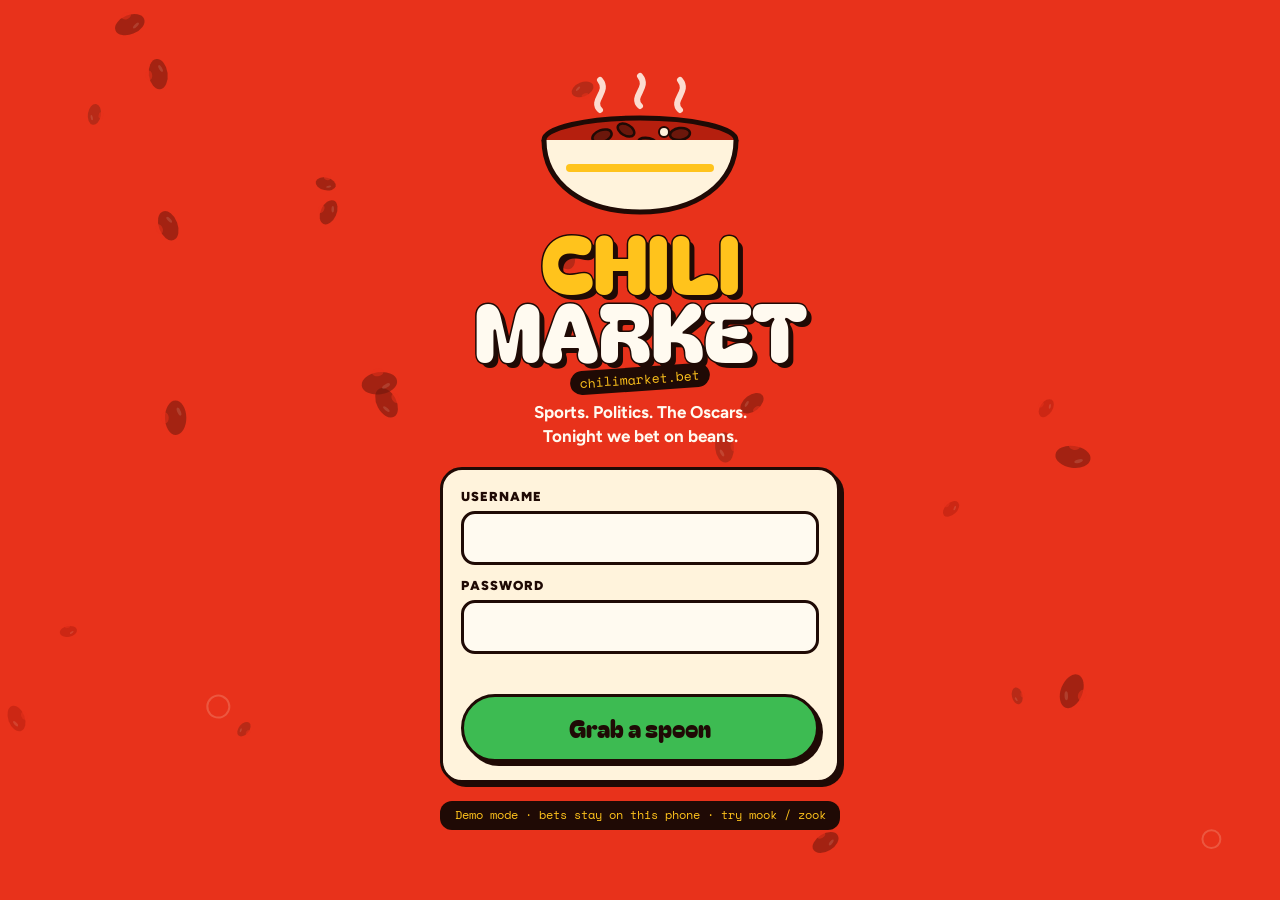
==== index.html @ c5d41678 "Chili Market" ====
<!doctype html>
<html lang="en">
<head>
<meta charset="utf-8">
<meta name="viewport" content="width=device-width, initial-scale=1, viewport-fit=cover">
<meta name="theme-color" content="#e8321b">
<meta name="apple-mobile-web-app-capable" content="yes">
<meta name="apple-mobile-web-app-status-bar-style" content="black-translucent">
<title>Chili Market</title>
<meta name="description" content="The official sportsbook of the Chili Cook Off. Tonight we bet on beans.">
<link rel="icon" href="data:image/svg+xml,%3Csvg xmlns='http://www.w3.org/2000/svg' viewBox='0 0 24 24'%3E%3Cpath d='M14.2 5.2c2.6-.6 4.6 1.4 4.2 4.1-.8 5.6-6.8 11.6-14.6 12.4-1 .1-1.4-1-.6-1.6 4.6-3.4 6.8-7.8 7.4-11.2.3-1.9 1.6-3.3 3.6-3.7z' fill='%23e8321b' stroke='%231f0a05' stroke-width='1.6'/%3E%3Cpath d='M13 6.5c1.3-1.4 3.6-1.5 4.6-.3' fill='none' stroke='%233dbb52' stroke-width='2.2' stroke-linecap='round'/%3E%3C/svg%3E">
<link rel="preconnect" href="https://fonts.googleapis.com">
<link rel="preconnect" href="https://fonts.gstatic.com" crossorigin>
<link rel="stylesheet" href="https://fonts.googleapis.com/css2?family=Bagel+Fat+One&family=Figtree:wght@500;700;800;900&family=Space+Mono:wght@700&display=swap">
<link rel="stylesheet" href="css/styles.css">
</head>
<body>
<svg width="0" height="0" style="position:absolute" aria-hidden="true">
  <symbol id="pepper" viewBox="0 0 24 24">
    <path d="M15.5 3.5c1.2-1 2.4-1.3 3.4-1" fill="none" stroke="#3dbb52" stroke-width="2.4" stroke-linecap="round"/>
    <path d="M14.2 5.2c2.6-.6 4.6 1.4 4.2 4.1-.8 5.6-6.8 11.6-14.6 12.4-1 .1-1.4-1-.6-1.6 4.6-3.4 6.8-7.8 7.4-11.2.3-1.9 1.6-3.3 3.6-3.7z" fill="#e8321b" stroke="#1f0a05" stroke-width="1.6"/>
    <path d="M13 6.5c1.3-1.4 3.6-1.5 4.6-.3" fill="none" stroke="#3dbb52" stroke-width="2.2" stroke-linecap="round"/>
  </symbol>
</svg>
<canvas id="pot" aria-hidden="true"></canvas>

<!-- LOGIN -->
<main id="loginView" class="wrap login">
  <form class="login-card" id="loginForm" autocomplete="off">
    <div class="hero">
      <svg class="bowl" viewBox="0 0 220 150" aria-hidden="true">
        <g class="steam"><path d="M70 40c-10-10 10-18 0-30"/><path d="M110 36c-10-10 10-18 0-30"/><path d="M150 40c-10-10 10-18 0-30"/></g>
        <ellipse cx="110" cy="70" rx="96" ry="22" fill="#b51f0e" stroke="#1f0a05" stroke-width="5"/>
        <g fill="#6b170b" stroke="#1f0a05" stroke-width="2.5">
          <ellipse cx="72" cy="66" rx="10" ry="6" transform="rotate(-20 72 66)"/><ellipse cx="118" cy="74" rx="10" ry="6" transform="rotate(15 118 74)"/>
          <ellipse cx="150" cy="64" rx="10" ry="6" transform="rotate(-8 150 64)"/><ellipse cx="96" cy="60" rx="9" ry="5.5" transform="rotate(30 96 60)"/>
        </g>
        <circle cx="134" cy="62" r="5" fill="#fff3dc" stroke="#1f0a05" stroke-width="2"/>
        <path d="M128 76c6-4 14-4 18 0" stroke="#3dbb52" stroke-width="5" stroke-linecap="round" fill="none"/>
        <path d="M14 70c0 44 40 72 96 72s96-28 96-72" fill="#fff3dc" stroke="#1f0a05" stroke-width="5"/>
        <path d="M40 98h140" stroke="#ffc31c" stroke-width="8" stroke-linecap="round"/>
      </svg>
      <h1><span class="wobble" data-word="CHILI"></span><br><span class="wobble row2" data-word="MARKET"></span></h1>
      <span class="tld">chilimarket.bet</span>
      <p>Sports. Politics. The Oscars. Tonight we bet on beans.</p>
    </div>
    <div class="panel">
      <div class="field"><label for="u">Username</label><input id="u" autocapitalize="none" autocorrect="off" autocomplete="username" spellcheck="false"></div>
      <div class="field"><label for="p">Password</label><input id="p" type="password" autocomplete="current-password"></div>
      <p class="err" id="err" role="alert"></p>
      <button class="btn-big" id="loginBtn" type="submit">Grab a spoon</button>
    </div>
    <div class="demo-flag" id="demoFlag" hidden>Demo mode · bets stay on this phone · try mook / zook</div>
  </form>
</main>

<!-- APP -->
<div id="appView" hidden>
  <div class="wrap" id="appWrap">
    <header class="top">
      <div class="top-row">
        <div class="logo">Chili<br>Market</div>
        <div class="bank" id="bankPill"><div class="coin">Z</div><div><small>Zook Bucks</small><b class="num" id="bank">0</b></div></div>
      </div>
      <div class="tabs" role="tablist">
        <button class="tab" role="tab" data-tab="menu" aria-selected="true">The Menu</button>
        <button class="tab" role="tab" data-tab="bowl" aria-selected="false">My Bowl<span class="count" id="betCount" hidden>0</span></button>
        <button class="tab" role="tab" data-tab="hot" aria-selected="false">Hot List</button>
      </div>
    </header>
    <section id="tab-menu"></section>
    <section id="tab-bowl" hidden></section>
    <section id="tab-hot" hidden></section>
    <div class="whoami"><span id="whoami"></span><button id="logout" type="button">Log out</button></div>
  </div>
  <div class="ladle" id="ladle" hidden>
    <div class="ladle-in">
      <svg class="steam" viewBox="0 0 120 44" aria-hidden="true"><g class="steam"><path d="M30 42c-8-8 8-14 0-24"/><path d="M60 42c-8-8 8-14 0-24"/><path d="M90 42c-8-8 8-14 0-24"/></g></svg>
      <div class="ladle-h"><b>Your Ladle</b><button id="clearSlip" type="button">Dump it</button></div>
      <div class="ladle-pick" id="slipPick"></div>
      <div class="stake">
        <input id="stake" inputmode="numeric" pattern="[0-9]*" enterkeyhint="done" placeholder="How many Zook Bucks?">
        <button class="spoon" data-add="50" type="button">+50</button>
        <button class="spoon" data-add="100" type="button">+100</button>
        <button class="spoon" data-add="all" type="button">ALL IN</button>
      </div>
      <div class="payout"><span>Could win</span><b id="toWin">0</b></div>
      <button class="btn-ladle" id="place" type="button" disabled>Ladle it in</button>
    </div>
  </div>
</div>
<div class="toast" id="toast" hidden></div>

<script src="js/config.js"></script>
<script src="js/demo-data.js"></script>
<script src="js/api.js"></script>
<script src="js/pot.js"></script>
<script src="js/app.js"></script>
</body>
</html>
---- css/styles.css ----
/* Chili Market
   Layout: a phone-width pot of chili. Sauce-red ground with beans bubbling up behind;
   every bet is a chunky cream "bowl" with ink outlines and hard offset shadows.
   Deliberately a single bright look (no dark mode). */
:root{
  --sauce:#e8321b; --sauce-deep:#b51f0e; --bean:#6b170b; --bean-lite:#8f2414;
  --cream:#fff3dc; --cream-2:#ffe6bd; --ink:#1f0a05;
  --cheese:#ffc31c; --jalapeno:#3dbb52; --sour:#fffaf0;
  --display:"Bagel Fat One", "Arial Black", Impact, sans-serif;
  --body:"Figtree", system-ui, -apple-system, "Segoe UI", sans-serif;
  --mono:"Space Mono", ui-monospace, Menlo, monospace;
  --pop:4px 4px 0 var(--ink);
  color-scheme:light;
}
*{box-sizing:border-box;-webkit-tap-highlight-color:transparent}
[hidden]{display:none!important}
html{-webkit-text-size-adjust:100%;padding-top:env(safe-area-inset-top,0px);padding-bottom:env(safe-area-inset-bottom,0px)}
body{margin:0;background:var(--sauce);color:var(--ink);font-family:var(--body);font-size:15px;line-height:1.4;min-height:100vh;min-height:100dvh;overscroll-behavior-y:none}
body::before{content:"";position:fixed;inset:0 0 auto;height:env(safe-area-inset-top,0px);z-index:10;background:var(--sauce)}
#pot{position:fixed;inset:0;width:100%;height:100%;z-index:0;pointer-events:none}
.wrap{position:relative;z-index:1;max-width:540px;margin:0 auto;padding-block:0 150px;
  padding-left:max(16px,env(safe-area-inset-left,0px));padding-right:max(16px,env(safe-area-inset-right,0px))}
button{font:inherit;color:inherit;cursor:pointer;touch-action:manipulation}
button:focus-visible,input:focus-visible,select:focus-visible,textarea:focus-visible{outline:3px solid var(--cheese);outline-offset:3px}
.num{font-family:var(--mono);font-variant-numeric:tabular-nums}
.pep{width:1em;height:1em;vertical-align:-.12em}

/* wobbly title */
.wobble{display:inline-flex;flex-wrap:wrap;justify-content:center}
.wobble span{display:inline-block;animation:bob 2.4s ease-in-out infinite;animation-delay:calc(var(--i) * -.18s)}
@keyframes bob{0%,100%{transform:translateY(0) rotate(-3deg)}50%{transform:translateY(-6px) rotate(3deg)}}

/* login */
.login{min-height:100vh;min-height:100dvh;display:grid;place-items:center;padding-block:28px}
.login-card{width:100%;max-width:400px;display:grid;gap:18px}
.hero{text-align:center;display:grid;justify-items:center;gap:6px}
.hero svg.bowl{width:min(220px,62vw);height:auto;overflow:visible}
.steam path{fill:none;stroke:var(--sour);stroke-width:6;stroke-linecap:round;opacity:.85;animation:steam 2.6s ease-in-out infinite}
.steam path:nth-child(2){animation-delay:-.9s}.steam path:nth-child(3){animation-delay:-1.7s}
@keyframes steam{0%{transform:translateY(8px);opacity:0}40%{opacity:.9}100%{transform:translateY(-22px);opacity:0}}
.hero h1{font-family:var(--display);font-weight:400;font-size:clamp(54px,17vw,82px);line-height:.82;margin:0;color:var(--cheese);
  -webkit-text-stroke:3px var(--ink);paint-order:stroke fill;text-shadow:5px 5px 0 var(--ink);letter-spacing:-.01em}
.hero h1 .row2{color:var(--sour)}
.hero .tld{font-family:var(--mono);background:var(--ink);color:var(--cheese);padding:3px 10px;border-radius:999px;font-size:13px;transform:rotate(-4deg)}
.hero p{margin:4px 0 0;color:var(--sour);font-weight:700;font-size:17px;max-width:30ch;text-wrap:balance}
.panel{background:var(--cream);border:3px solid var(--ink);border-radius:22px;box-shadow:var(--pop);padding:18px;display:grid;gap:12px}
.field{display:grid;gap:5px;min-width:0}
.field label{font-weight:900;font-size:13px;text-transform:uppercase;letter-spacing:.08em}
.field input,.field select,.field textarea{background:var(--sour);border:3px solid var(--ink);border-radius:14px;padding:12px 14px;font:inherit;font-size:17px;font-weight:700;color:var(--ink);width:100%;min-width:0}
.err{color:var(--sauce-deep);font-weight:800;min-height:1.2em;margin:0;font-size:14px}
.btn-big{background:var(--jalapeno);border:3px solid var(--ink);border-radius:999px;padding:14px;font-family:var(--display);font-size:24px;color:var(--ink);box-shadow:var(--pop);transition:transform .08s}
.btn-big:active{transform:translate(3px,3px);box-shadow:1px 1px 0 var(--ink)}
.btn-big:disabled{opacity:.6}
.hint{text-align:center;font-family:var(--mono);font-size:12px;color:var(--sour)}
.demo-flag{background:var(--ink);color:var(--cheese);font-family:var(--mono);font-size:12px;text-align:center;padding:6px 10px;border-radius:12px}

/* header */
.top{position:sticky;top:env(safe-area-inset-top,0px);z-index:5;padding-block:10px 8px;background:var(--sauce);box-shadow:0 10px 12px -8px rgba(31,10,5,.35)}
.top-row{display:flex;align-items:center;justify-content:space-between;gap:10px}
.logo{font-family:var(--display);font-size:30px;line-height:.85;color:var(--cheese);-webkit-text-stroke:2px var(--ink);paint-order:stroke fill;text-shadow:3px 3px 0 var(--ink)}
.bank{background:var(--cheese);border:3px solid var(--ink);border-radius:999px;box-shadow:3px 3px 0 var(--ink);padding:5px 14px 5px 8px;display:flex;align-items:center;gap:8px;transform:rotate(2deg)}
.bank .coin{width:30px;height:30px;border-radius:50%;background:var(--bean);border:2.5px solid var(--ink);display:grid;place-items:center;color:var(--cheese);font-family:var(--display);font-size:15px}
.bank small{display:block;font-weight:900;font-size:9px;letter-spacing:.14em;text-transform:uppercase;line-height:1}
.bank b{font-family:var(--mono);font-size:19px;line-height:1.1}
.bank.bump{animation:bump .5s}
@keyframes bump{30%{transform:rotate(-6deg) scale(1.12)}}
.tabs{display:flex;gap:8px;margin:12px 0 4px}
.tab{flex:1;background:var(--cream);border:3px solid var(--ink);border-radius:14px;padding:9px 4px;font-weight:900;font-size:14px;box-shadow:3px 3px 0 var(--ink);min-height:44px}
.tab[aria-selected="true"]{background:var(--ink);color:var(--cheese);box-shadow:none;transform:translate(3px,3px)}
.tab .count{font-family:var(--mono);background:var(--sauce);color:var(--sour);border-radius:9px;padding:0 6px;font-size:11px;margin-left:4px}
.whoami{display:flex;justify-content:space-between;align-items:center;margin-top:8px;color:var(--sour);font-weight:800;font-size:13px}
.whoami button{background:none;border:0;color:var(--sour);text-decoration:underline;font-weight:800;min-height:32px}

/* lines */
.course{margin:22px 0 10px;display:flex;align-items:center;gap:10px;flex-wrap:wrap}
.course h2{margin:0;font-family:var(--display);font-weight:400;font-size:30px;color:var(--sour);-webkit-text-stroke:2px var(--ink);paint-order:stroke fill;text-shadow:3px 3px 0 var(--ink);line-height:1}
.course span{font-weight:900;font-size:11px;letter-spacing:.12em;text-transform:uppercase;background:var(--ink);color:var(--cream);padding:3px 8px;border-radius:999px;transform:rotate(-3deg)}
.bowls{display:grid;gap:16px}
.bowl-card{background:var(--cream);border:3px solid var(--ink);border-radius:22px 22px 34px 34px;box-shadow:var(--pop);padding:14px 14px 16px;display:grid;gap:10px;position:relative}
.bowl-card:nth-child(odd){transform:rotate(-.6deg)}
.bowl-card:nth-child(even){transform:rotate(.5deg)}
.heat{display:flex;align-items:center;gap:6px;font-weight:900;font-size:11px;letter-spacing:.1em;text-transform:uppercase}
.heat .peps{display:flex;gap:1px;font-size:17px}
.heat .peps .off{opacity:.18}
.q{font-weight:900;font-size:18px;line-height:1.2;text-wrap:balance}
.picks{display:grid;grid-template-columns:1fr 1fr;gap:10px}
.bean-btn{position:relative;display:flex;flex-direction:column;align-items:center;background:var(--bean-lite);color:var(--sour);border:3px solid var(--ink);
  border-radius:48% 52% 46% 54% / 60% 58% 42% 40%;padding:10px 6px;box-shadow:3px 3px 0 var(--ink);min-height:62px;min-width:0;transition:transform .12s}
.bean-btn:nth-child(2){border-radius:54% 46% 52% 48% / 42% 40% 60% 58%;background:var(--bean)}
.bean-btn .lab{font-weight:900;font-size:15px;max-width:100%;overflow:hidden;text-overflow:ellipsis;white-space:nowrap}
.bean-btn .odds{font-family:var(--mono);font-size:16px;color:var(--cheese)}
@media (hover:hover){.bean-btn:hover{transform:rotate(-3deg) scale(1.03)}}
.bean-btn[aria-pressed="true"]{background:var(--jalapeno);color:var(--ink);transform:rotate(-2deg) scale(1.04)}
.bean-btn[aria-pressed="true"] .odds{color:var(--ink)}
.note{font-size:13px;font-weight:700;color:var(--bean);background:var(--cream-2);border-radius:12px;padding:7px 10px;border:2px dashed var(--bean-lite)}
.note b{font-family:var(--mono);font-size:10.5px;letter-spacing:.06em;display:block;color:var(--sauce-deep)}
.bowl-card.closed .picks{pointer-events:none;opacity:.55}
.sticker{position:absolute;top:-12px;right:12px;background:var(--jalapeno);border:3px solid var(--ink);border-radius:999px;padding:2px 10px;font-weight:900;font-size:12px;text-transform:uppercase;transform:rotate(6deg);box-shadow:2px 2px 0 var(--ink)}
.sticker.locked{background:var(--cheese)}
.sticker.void{background:var(--cream-2)}

/* ladle (bet slip) */
.ladle{position:fixed;left:0;right:0;bottom:0;z-index:8;display:flex;justify-content:center;pointer-events:none;
  padding:0 max(12px,env(safe-area-inset-right,0px)) calc(12px + env(safe-area-inset-bottom,0px)) max(12px,env(safe-area-inset-left,0px))}
.ladle-in{pointer-events:auto;width:100%;max-width:516px;background:var(--cheese);border:3px solid var(--ink);border-radius:26px 26px 40px 40px;box-shadow:0 -6px 0 var(--ink), 0 10px 40px rgba(31,10,5,.5);padding:14px 16px 16px;display:grid;gap:10px;position:relative;animation:slosh .35s ease-out}
@keyframes slosh{from{transform:translateY(40px) rotate(-2deg)}to{transform:none}}
.ladle-in .steam{position:absolute;left:50%;top:-44px;width:120px;height:44px;transform:translateX(-50%)}
.ladle-in .steam path{stroke:var(--cheese)}
.ladle-h{display:flex;justify-content:space-between;align-items:center}
.ladle-h b{font-family:var(--display);font-size:24px;font-weight:400}
.ladle-h button{background:none;border:0;font-weight:800;text-decoration:underline;min-height:36px}
.ladle-pick{font-weight:900;font-size:16px;line-height:1.25}
.ladle-pick small{display:block;font-weight:700;font-size:13px;opacity:.75}
.stake{display:flex;gap:8px}
.stake input{flex:1;min-width:0;background:var(--sour);border:3px solid var(--ink);border-radius:14px;padding:10px 12px;font-family:var(--mono);font-size:20px;color:var(--ink)}
.spoon{background:var(--cream);border:3px solid var(--ink);border-radius:12px;padding:0 10px;font-weight:900;font-size:13px;min-height:48px;box-shadow:2px 2px 0 var(--ink)}
.spoon:active{transform:translate(2px,2px);box-shadow:none}
.payout{display:flex;justify-content:space-between;align-items:baseline;font-weight:800}
.payout b{font-family:var(--mono);font-size:22px}
.btn-ladle{background:var(--sauce);color:var(--sour);border:3px solid var(--ink);border-radius:999px;padding:12px;font-family:var(--display);font-size:24px;box-shadow:var(--pop)}
.btn-ladle:disabled{opacity:.5;cursor:not-allowed;box-shadow:none}

/* my bowl */
.empty{background:var(--cream);border:3px dashed var(--ink);border-radius:22px;padding:30px 18px;text-align:center;font-weight:800;margin-top:16px}
.scoop{background:var(--cream);border:3px solid var(--ink);border-radius:18px;box-shadow:var(--pop);padding:12px 14px;display:grid;grid-template-columns:1fr auto;gap:8px 12px;position:relative;overflow:hidden}
.scoop+.scoop{margin-top:12px}
.scoop .sq{font-weight:900;min-width:0}
.scoop .sd{font-size:13px;font-weight:700;color:var(--bean)}
.scoop .amt{text-align:right;font-family:var(--mono);font-size:12px}
.scoop .amt b{display:block;font-size:16px}
.splat{display:inline-block;margin-top:8px;font-family:var(--display);font-size:20px;padding:2px 14px;border:3px solid var(--ink);border-radius:999px;transform:rotate(-6deg)}
.splat.won{background:var(--jalapeno)}.splat.lost{background:var(--sauce);color:var(--sour)}.splat.void{background:var(--cream-2)}

/* hot list */
.hot{display:grid;gap:10px;margin-top:16px}
.hot-row{display:grid;grid-template-columns:44px 1fr;gap:10px;align-items:center}
.rank{width:44px;height:44px;border-radius:50%;background:var(--cream);border:3px solid var(--ink);display:grid;place-items:center;font-family:var(--display);font-size:20px;box-shadow:2px 2px 0 var(--ink)}
.hot-row:first-child .rank{background:var(--cheese)}
.bar{position:relative;background:var(--cream);border:3px solid var(--ink);border-radius:14px;overflow:hidden;min-height:48px;display:flex;align-items:center;justify-content:space-between;padding:0 12px;gap:8px;min-width:0}
.bar .fill{position:absolute;inset:0 auto 0 0;background:repeating-linear-gradient(-45deg,var(--cheese) 0 10px,#ffb000 10px 20px);border-right:3px solid var(--ink)}
.bar span,.bar b{position:relative;z-index:1}
.bar span{font-weight:900;white-space:nowrap;overflow:hidden;text-overflow:ellipsis;min-width:0}
.bar b{font-family:var(--mono);font-size:15px}
.hot-row.me .bar{outline:3px solid var(--sour);outline-offset:2px}
.foot{text-align:center;font-family:var(--mono);font-size:11px;color:var(--sour);margin-top:14px}

.toast{position:fixed;left:50%;top:calc(90px + env(safe-area-inset-top,0px));transform:translateX(-50%) rotate(-3deg);background:var(--jalapeno);border:3px solid var(--ink);box-shadow:var(--pop);font-family:var(--display);font-size:20px;padding:6px 18px;border-radius:999px;z-index:20;max-width:calc(100vw - 32px);text-align:center}
.toast.bad{background:var(--cream);color:var(--sauce-deep)}

/* admin */
.admin-grid{display:grid;gap:14px}
.row2col{display:grid;grid-template-columns:1fr 1fr;gap:8px}
.row3col{display:grid;grid-template-columns:2fr 1fr;gap:8px}
.admin-card{background:var(--cream);border:3px solid var(--ink);border-radius:18px;box-shadow:var(--pop);padding:14px;display:grid;gap:10px}
.admin-card .field input,.admin-card .field select,.admin-card .field textarea{font-size:16px;padding:9px 11px;border-radius:10px}
.admin-card .field label{font-size:11px}
.tally{font-family:var(--mono);font-size:12px;background:var(--cream-2);border-radius:10px;padding:6px 10px}
.btns{display:flex;flex-wrap:wrap;gap:8px}
.abtn{background:var(--cream);border:3px solid var(--ink);border-radius:12px;padding:8px 12px;font-weight:900;font-size:14px;min-height:44px;box-shadow:2px 2px 0 var(--ink)}
.abtn:active{transform:translate(2px,2px);box-shadow:none}
.abtn.go{background:var(--jalapeno)}.abtn.warn{background:var(--cheese)}.abtn.bad{background:var(--sauce);color:var(--sour)}
.abtn.armed{outline:3px solid var(--ink);outline-offset:2px;animation:bump .4s}
.status{font-weight:900;font-size:12px;text-transform:uppercase;letter-spacing:.08em}
.plist{display:grid;gap:6px}
.prow{display:flex;justify-content:space-between;gap:8px;font-weight:800;border-bottom:2px dashed var(--cream-2);padding-bottom:6px}
.prow .num{font-size:13px}

@media (prefers-reduced-motion:reduce){*{animation:none!important;transition:none!important}}
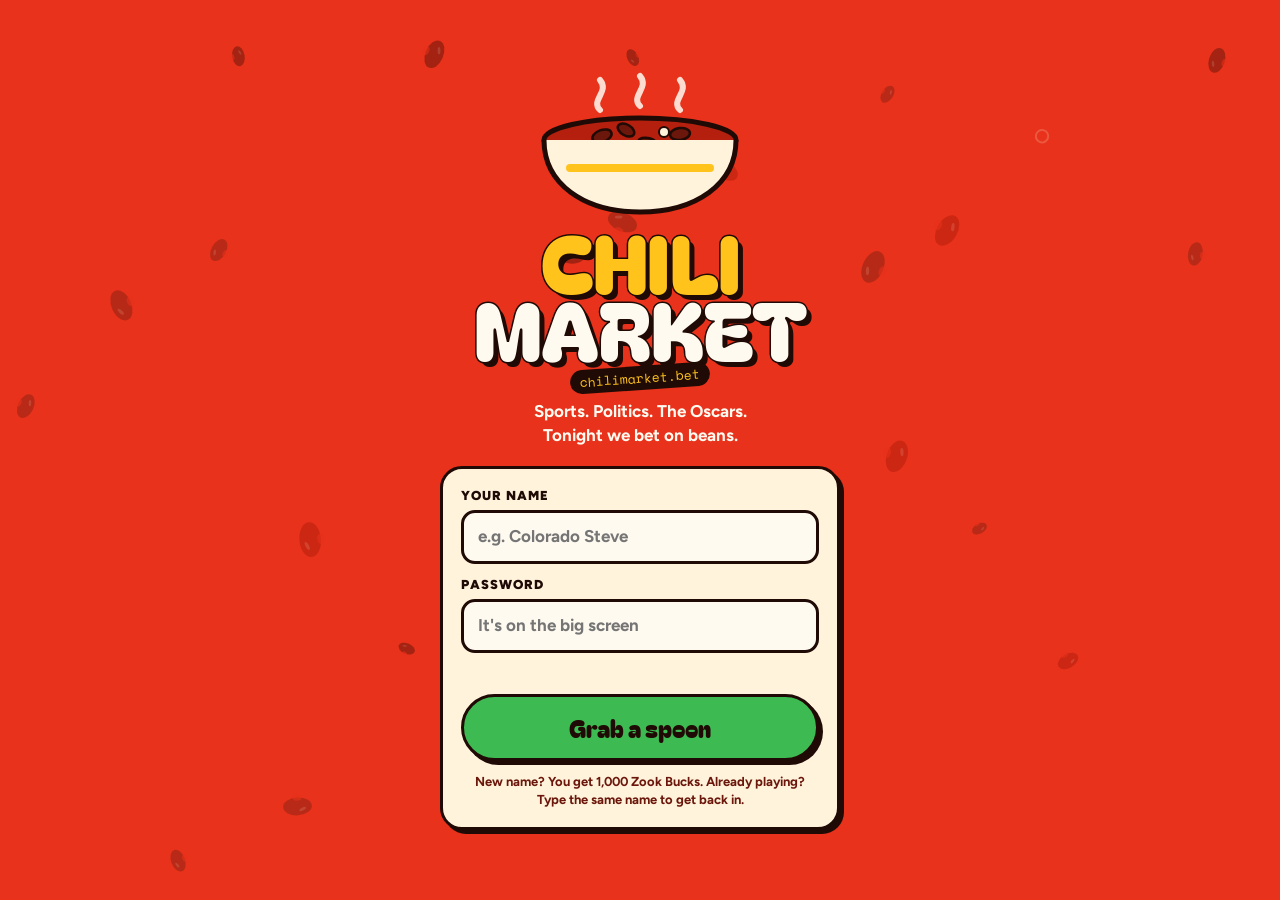
==== commit 136b5e25: "Name + shared password login" ====
--- a/index.html
+++ b/index.html
@@ -45,12 +45,13 @@
       <p>Sports. Politics. The Oscars. Tonight we bet on beans.</p>
     </div>
     <div class="panel">
-      <div class="field"><label for="u">Username</label><input id="u" autocapitalize="none" autocorrect="off" autocomplete="username" spellcheck="false"></div>
-      <div class="field"><label for="p">Password</label><input id="p" type="password" autocomplete="current-password"></div>
+      <div class="field"><label for="u">Your name</label><input id="u" autocapitalize="words" autocorrect="off" autocomplete="nickname" spellcheck="false" maxlength="24" placeholder="e.g. Colorado Steve"></div>
+      <div class="field"><label for="p">Password</label><input id="p" type="password" autocomplete="off" autocapitalize="none" placeholder="It's on the big screen"></div>
       <p class="err" id="err" role="alert"></p>
       <button class="btn-big" id="loginBtn" type="submit">Grab a spoon</button>
+      <p class="login-note">New name? You get 1,000 Zook Bucks. Already playing? Type the same name to get back in.</p>
     </div>
-    <div class="demo-flag" id="demoFlag" hidden>Demo mode · bets stay on this phone · try mook / zook</div>
+    <div class="demo-flag" id="demoFlag" hidden>Demo mode · bets stay on this phone · any name · password chili</div>
   </form>
 </main>
 
--- a/css/styles.css
+++ b/css/styles.css
@@ -51,6 +51,7 @@
 .btn-big{background:var(--jalapeno);border:3px solid var(--ink);border-radius:999px;padding:14px;font-family:var(--display);font-size:24px;color:var(--ink);box-shadow:var(--pop);transition:transform .08s}
 .btn-big:active{transform:translate(3px,3px);box-shadow:1px 1px 0 var(--ink)}
 .btn-big:disabled{opacity:.6}
+.login-note{margin:0;text-align:center;font-weight:700;font-size:13px;color:var(--bean)}
 .hint{text-align:center;font-family:var(--mono);font-size:12px;color:var(--sour)}
 .demo-flag{background:var(--ink);color:var(--cheese);font-family:var(--mono);font-size:12px;text-align:center;padding:6px 10px;border-radius:12px}
 
@@ -162,7 +163,7 @@
 .abtn.armed{outline:3px solid var(--ink);outline-offset:2px;animation:bump .4s}
 .status{font-weight:900;font-size:12px;text-transform:uppercase;letter-spacing:.08em}
 .plist{display:grid;gap:6px}
-.prow{display:flex;justify-content:space-between;gap:8px;font-weight:800;border-bottom:2px dashed var(--cream-2);padding-bottom:6px}
+.prow{display:flex;justify-content:space-between;align-items:center;gap:8px;font-weight:800;border-bottom:2px dashed var(--cream-2);padding-bottom:6px}
 .prow .num{font-size:13px}
 
 @media (prefers-reduced-motion:reduce){*{animation:none!important;transition:none!important}}
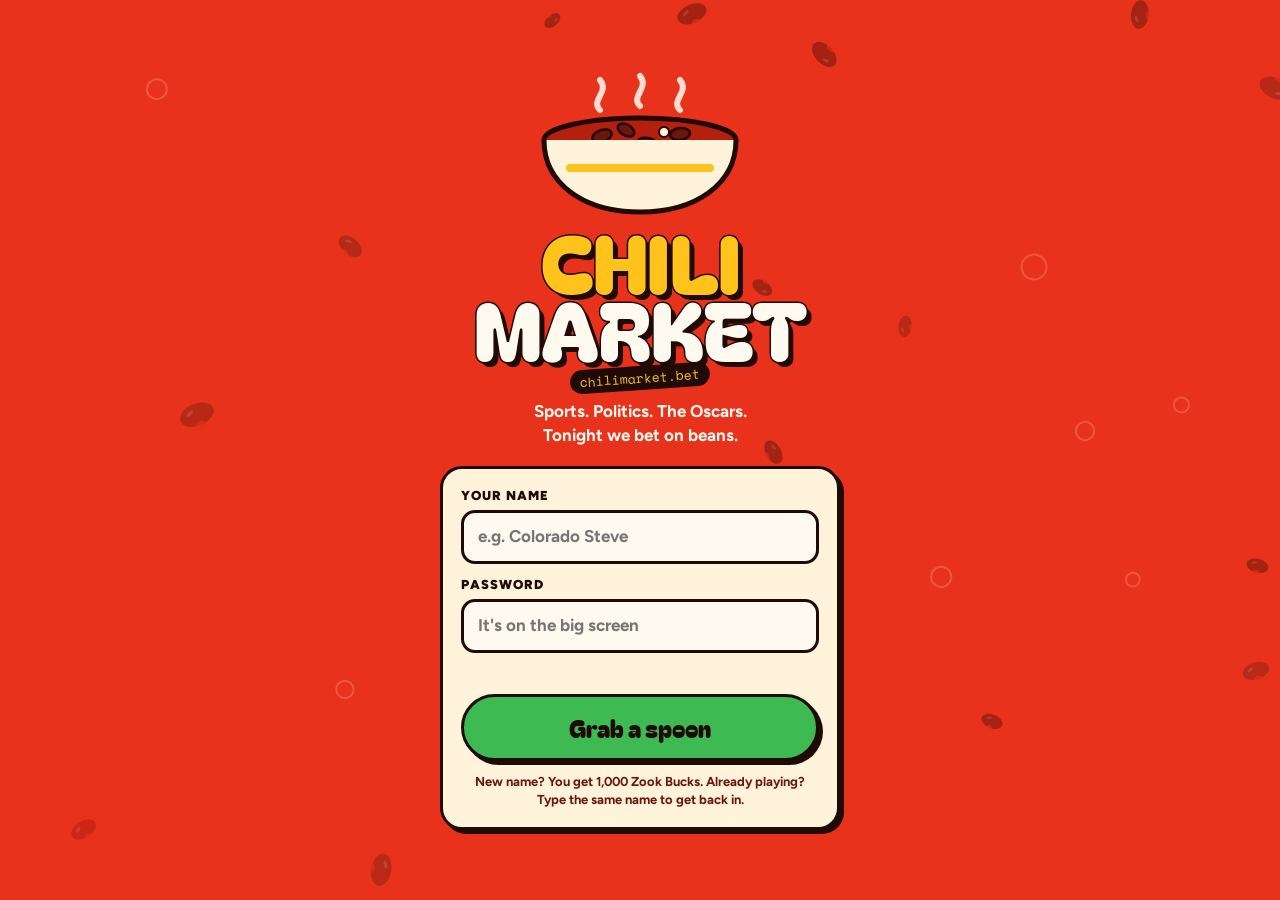
==== commit 4984f8bc: "Pick-the-winner bets" ====
--- a/index.html
+++ b/index.html
@@ -80,7 +80,7 @@
       <div class="ladle-h"><b>Your Ladle</b><button id="clearSlip" type="button">Dump it</button></div>
       <div class="ladle-pick" id="slipPick"></div>
       <div class="stake">
-        <input id="stake" inputmode="numeric" pattern="[0-9]*" enterkeyhint="done" placeholder="How many Zook Bucks?">
+        <input id="stake" inputmode="numeric" pattern="[0-9]*" enterkeyhint="done" placeholder="Amount">
         <button class="spoon" data-add="50" type="button">+50</button>
         <button class="spoon" data-add="100" type="button">+100</button>
         <button class="spoon" data-add="all" type="button">ALL IN</button>
--- a/css/styles.css
+++ b/css/styles.css
@@ -93,6 +93,16 @@
 @media (hover:hover){.bean-btn:hover{transform:rotate(-3deg) scale(1.03)}}
 .bean-btn[aria-pressed="true"]{background:var(--jalapeno);color:var(--ink);transform:rotate(-2deg) scale(1.04)}
 .bean-btn[aria-pressed="true"] .odds{color:var(--ink)}
+.opts{display:grid;gap:8px}
+.opt-btn{display:flex;justify-content:space-between;align-items:center;gap:10px;background:var(--sour);border:3px solid var(--ink);border-radius:999px;padding:9px 16px;min-height:48px;box-shadow:2px 2px 0 var(--ink);text-align:left;transition:transform .12s}
+.opt-btn .lab{font-weight:900;font-size:15px;line-height:1.2;min-width:0;overflow-wrap:anywhere}
+.opt-btn .odds{font-family:var(--mono);font-size:15px;color:var(--sauce-deep);flex:none}
+@media (hover:hover){.opt-btn:hover{transform:translateX(3px)}}
+.opt-btn[aria-pressed="true"]{background:var(--jalapeno);transform:translateX(3px)}
+.opt-btn[aria-pressed="true"] .odds{color:var(--ink)}
+.opt-btn.won{background:var(--cheese)}
+.bowl-card.closed .opts{pointer-events:none}
+.bowl-card.closed .opt-btn:not(.won){opacity:.55}
 .note{font-size:13px;font-weight:700;color:var(--bean);background:var(--cream-2);border-radius:12px;padding:7px 10px;border:2px dashed var(--bean-lite)}
 .note b{font-family:var(--mono);font-size:10.5px;letter-spacing:.06em;display:block;color:var(--sauce-deep)}
 .bowl-card.closed .picks{pointer-events:none;opacity:.55}
@@ -103,7 +113,7 @@
 /* ladle (bet slip) */
 .ladle{position:fixed;left:0;right:0;bottom:0;z-index:8;display:flex;justify-content:center;pointer-events:none;
   padding:0 max(12px,env(safe-area-inset-right,0px)) calc(12px + env(safe-area-inset-bottom,0px)) max(12px,env(safe-area-inset-left,0px))}
-.ladle-in{pointer-events:auto;width:100%;max-width:516px;background:var(--cheese);border:3px solid var(--ink);border-radius:26px 26px 40px 40px;box-shadow:0 -6px 0 var(--ink), 0 10px 40px rgba(31,10,5,.5);padding:14px 16px 16px;display:grid;gap:10px;position:relative;animation:slosh .35s ease-out}
+.ladle-in{pointer-events:auto;width:100%;max-width:516px;background:var(--cheese);border:3px solid var(--ink);border-radius:26px 26px 40px 40px;box-shadow:0 -6px 0 var(--ink), 0 10px 40px rgba(31,10,5,.5);padding:14px 16px 16px;display:grid;grid-template-columns:minmax(0,1fr);gap:10px;position:relative;animation:slosh .35s ease-out}
 @keyframes slosh{from{transform:translateY(40px) rotate(-2deg)}to{transform:none}}
 .ladle-in .steam{position:absolute;left:50%;top:-44px;width:120px;height:44px;transform:translateX(-50%)}
 .ladle-in .steam path{stroke:var(--cheese)}
@@ -112,8 +122,8 @@
 .ladle-h button{background:none;border:0;font-weight:800;text-decoration:underline;min-height:36px}
 .ladle-pick{font-weight:900;font-size:16px;line-height:1.25}
 .ladle-pick small{display:block;font-weight:700;font-size:13px;opacity:.75}
-.stake{display:flex;gap:8px}
-.stake input{flex:1;min-width:0;background:var(--sour);border:3px solid var(--ink);border-radius:14px;padding:10px 12px;font-family:var(--mono);font-size:20px;color:var(--ink)}
+.stake{display:flex;gap:6px;min-width:0}
+.stake input{flex:1;min-width:0;width:0;background:var(--sour);border:3px solid var(--ink);border-radius:14px;padding:10px 12px;font-family:var(--mono);font-size:20px;color:var(--ink)}
 .spoon{background:var(--cream);border:3px solid var(--ink);border-radius:12px;padding:0 10px;font-weight:900;font-size:13px;min-height:48px;box-shadow:2px 2px 0 var(--ink)}
 .spoon:active{transform:translate(2px,2px);box-shadow:none}
 .payout{display:flex;justify-content:space-between;align-items:baseline;font-weight:800}
